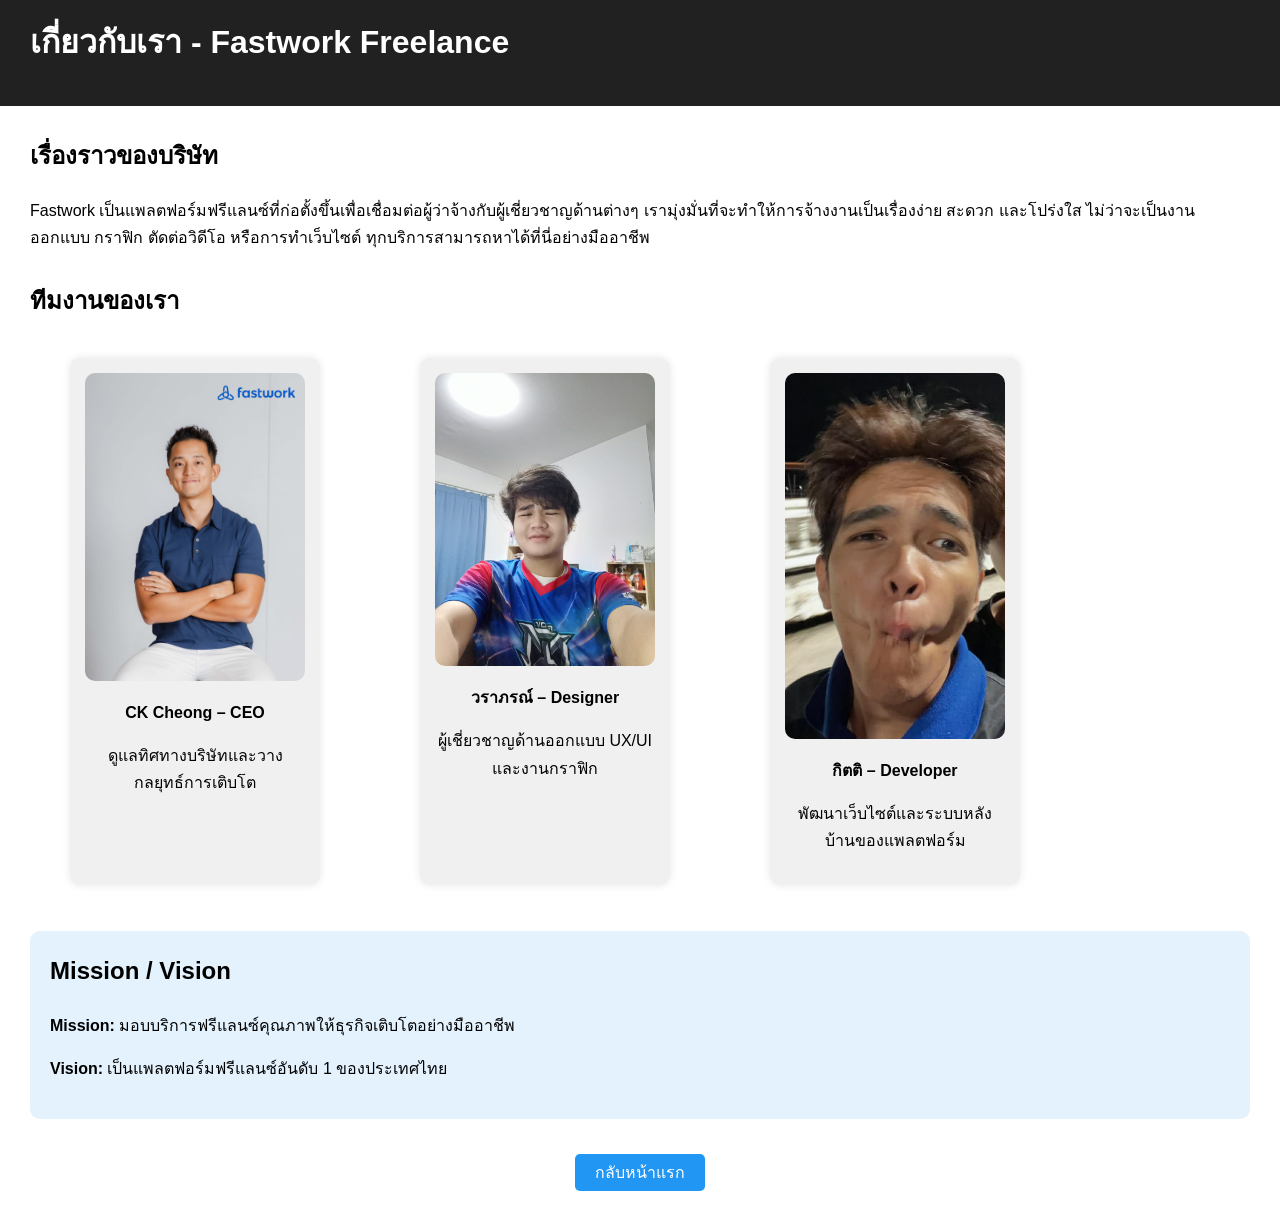
==== about.html @ d92f13fd "1.2" ====
<!DOCTYPE html>
<html lang="th">
<head>
    <meta charset="UTF-8">
    <meta name="viewport" content="width=device-width, initial-scale=1.0">
    <title>About Us - Fastwork Freelance</title>
    <style>
        body {
            font-family: Arial, sans-serif;
            margin: 0;
            padding: 0;
            line-height: 1.7;
        }

        header {
            background: #212121;
            color: white;
            padding: 15px 30px;
        }

        h1, h2 {
            margin-top: 0;
        }

        .container {
            padding: 30px;
        }

        /* Team Section */
        .team-section {
            margin-top: 30px;
        }

        .team-members {
            display: flex;
            gap: 20px;
            flex-wrap: wrap;
        }

        figure {
            width: 220px;
            background: #f0f0f0;
            padding: 15px;
            border-radius: 10px;
            text-align: center;
            box-shadow: 0 0 8px rgba(0,0,0,0.1);
        }

        figure img {
            width: 100%;
            border-radius: 10px;
        }

        figcaption {
            margin-top: 10px;
            font-weight: bold;
        }

        /* Mission & Vision */
        .mv-box {
            background: #e3f2fd;
            padding: 20px;
            margin-top: 30px;
            border-radius: 10px;
        }

        /* Back Link */
        .back-link {
            margin-top: 40px;
            text-align: center;
        }

        .back-link a {
            text-decoration: none;
            color: white;
            background: #2196F3;
            padding: 10px 20px;
            border-radius: 5px;
        }

        .back-link a:hover {
            background: #0d6efd;
        }
    </style>
</head>
<body>

    <header>
        <h1>เกี่ยวกับเรา - Fastwork Freelance</h1>
    </header>

    <div class="container">

        <!-- Company Story -->
        <section>
            <h2>เรื่องราวของบริษัท</h2>
            <p>
                Fastwork เป็นแพลตฟอร์มฟรีแลนซ์ที่ก่อตั้งขึ้นเพื่อเชื่อมต่อผู้ว่าจ้างกับผู้เชี่ยวชาญด้านต่างๆ 
                เรามุ่งมั่นที่จะทำให้การจ้างงานเป็นเรื่องง่าย สะดวก และโปร่งใส 
                ไม่ว่าจะเป็นงานออกแบบ กราฟิก ตัดต่อวิดีโอ หรือการทำเว็บไซต์ 
                ทุกบริการสามารถหาได้ที่นี่อย่างมืออาชีพ
            </p>
        </section>

        <!-- Team Section -->
        <section class="team-section">
            <h2>ทีมงานของเรา</h2>

            <div class="team-members">

                <figure>
                    <img src="images/images3.jpg" alt="team member">
                    <figcaption>CK Cheong – CEO</figcaption>
                    <p>ดูแลทิศทางบริษัทและวางกลยุทธ์การเติบโต</p>
                </figure>

                <figure>
                    <img src="images/images1.jpg" alt="team member">
                    <figcaption>วราภรณ์ – Designer</figcaption>
                    <p>ผู้เชี่ยวชาญด้านออกแบบ UX/UI และงานกราฟิก</p>
                </figure>

                <figure>
                    <img src="images/images2.jpg" alt="team member">
                    <figcaption>กิตติ – Developer</figcaption>
                    <p>พัฒนาเว็บไซต์และระบบหลังบ้านของแพลตฟอร์ม</p>
                </figure>

            </div>
        </section>

        <!-- Mission / Vision -->
        <section class="mv-box">
            <h2>Mission / Vision</h2>
            <p><b>Mission:</b> มอบบริการฟรีแลนซ์คุณภาพให้ธุรกิจเติบโตอย่างมืออาชีพ</p>
            <p><b>Vision:</b> เป็นแพลตฟอร์มฟรีแลนซ์อันดับ 1 ของประเทศไทย</p>
        </section>

        <!-- Back to Home -->
        <div class="back-link">
            <a href="index.html">กลับหน้าแรก</a>
        </div>

    </div>

</body>
</html>
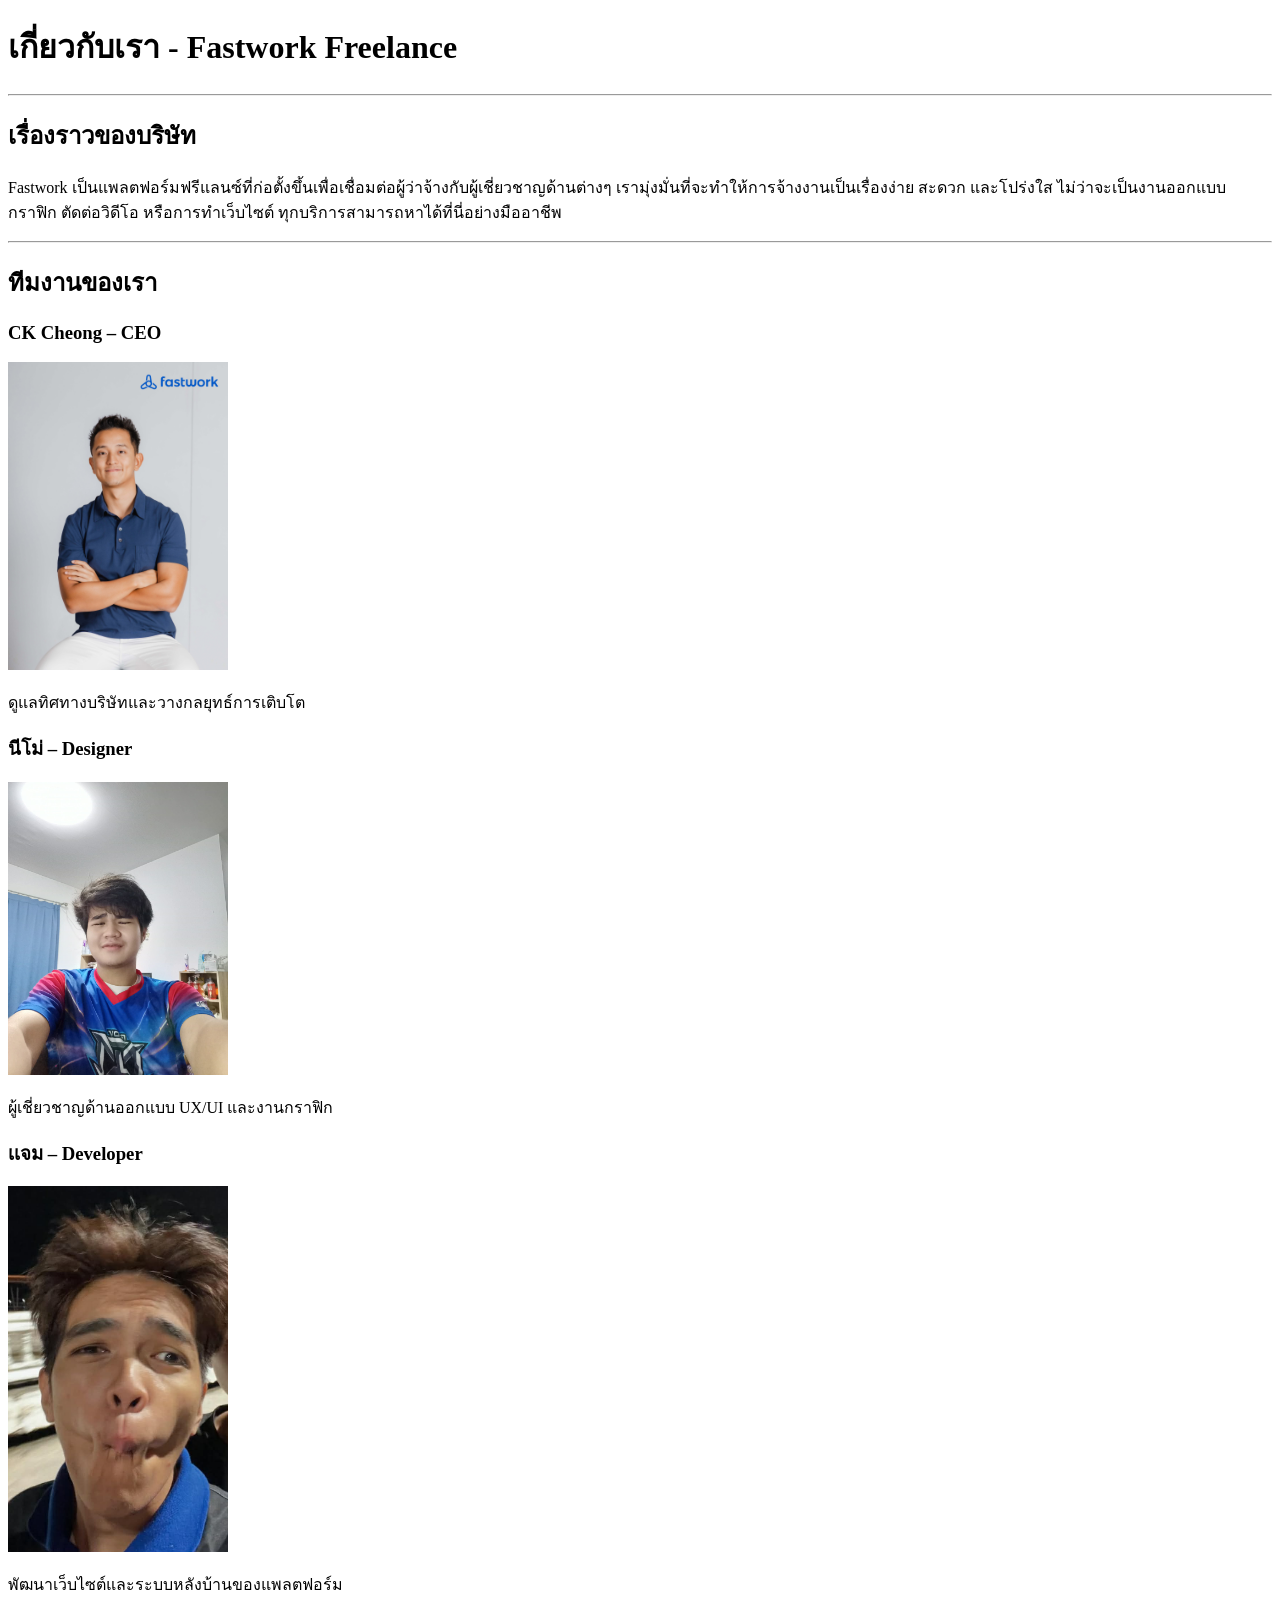
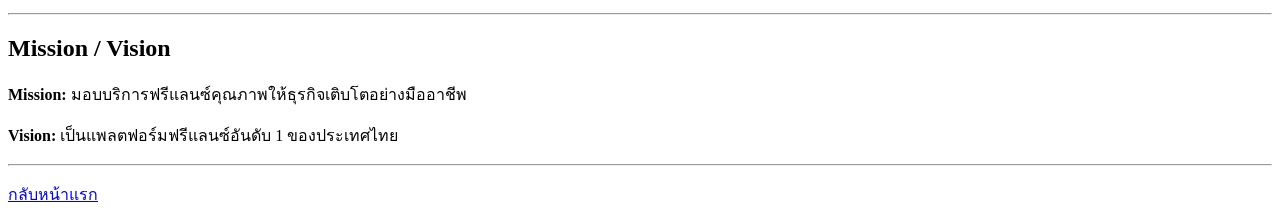
==== commit 74f15a65: "67160030" ====
--- a/about.html
+++ b/about.html
@@ -4,144 +4,52 @@
     <meta charset="UTF-8">
     <meta name="viewport" content="width=device-width, initial-scale=1.0">
     <title>About Us - Fastwork Freelance</title>
-    <style>
-        body {
-            font-family: Arial, sans-serif;
-            margin: 0;
-            padding: 0;
-            line-height: 1.7;
-        }
-
-        header {
-            background: #212121;
-            color: white;
-            padding: 15px 30px;
-        }
-
-        h1, h2 {
-            margin-top: 0;
-        }
-
-        .container {
-            padding: 30px;
-        }
-
-        /* Team Section */
-        .team-section {
-            margin-top: 30px;
-        }
-
-        .team-members {
-            display: flex;
-            gap: 20px;
-            flex-wrap: wrap;
-        }
-
-        figure {
-            width: 220px;
-            background: #f0f0f0;
-            padding: 15px;
-            border-radius: 10px;
-            text-align: center;
-            box-shadow: 0 0 8px rgba(0,0,0,0.1);
-        }
-
-        figure img {
-            width: 100%;
-            border-radius: 10px;
-        }
-
-        figcaption {
-            margin-top: 10px;
-            font-weight: bold;
-        }
-
-        /* Mission & Vision */
-        .mv-box {
-            background: #e3f2fd;
-            padding: 20px;
-            margin-top: 30px;
-            border-radius: 10px;
-        }
-
-        /* Back Link */
-        .back-link {
-            margin-top: 40px;
-            text-align: center;
-        }
-
-        .back-link a {
-            text-decoration: none;
-            color: white;
-            background: #2196F3;
-            padding: 10px 20px;
-            border-radius: 5px;
-        }
-
-        .back-link a:hover {
-            background: #0d6efd;
-        }
-    </style>
 </head>
 <body>
 
-    <header>
-        <h1>เกี่ยวกับเรา - Fastwork Freelance</h1>
-    </header>
+    <h1>เกี่ยวกับเรา - Fastwork Freelance</h1>
 
-    <div class="container">
+    <hr>
 
-        <!-- Company Story -->
-        <section>
-            <h2>เรื่องราวของบริษัท</h2>
-            <p>
-                Fastwork เป็นแพลตฟอร์มฟรีแลนซ์ที่ก่อตั้งขึ้นเพื่อเชื่อมต่อผู้ว่าจ้างกับผู้เชี่ยวชาญด้านต่างๆ 
-                เรามุ่งมั่นที่จะทำให้การจ้างงานเป็นเรื่องง่าย สะดวก และโปร่งใส 
-                ไม่ว่าจะเป็นงานออกแบบ กราฟิก ตัดต่อวิดีโอ หรือการทำเว็บไซต์ 
-                ทุกบริการสามารถหาได้ที่นี่อย่างมืออาชีพ
-            </p>
-        </section>
+    <!-- Company Story -->
+    <h2>เรื่องราวของบริษัท</h2>
+    <p>
+        Fastwork เป็นแพลตฟอร์มฟรีแลนซ์ที่ก่อตั้งขึ้นเพื่อเชื่อมต่อผู้ว่าจ้างกับผู้เชี่ยวชาญด้านต่างๆ 
+        เรามุ่งมั่นที่จะทำให้การจ้างงานเป็นเรื่องง่าย สะดวก และโปร่งใส 
+        ไม่ว่าจะเป็นงานออกแบบ กราฟิก ตัดต่อวิดีโอ หรือการทำเว็บไซต์ 
+        ทุกบริการสามารถหาได้ที่นี่อย่างมืออาชีพ
+    </p>
 
-        <!-- Team Section -->
-        <section class="team-section">
-            <h2>ทีมงานของเรา</h2>
+    <hr>
 
-            <div class="team-members">
+    <!-- Team Section -->
+    <h2>ทีมงานของเรา</h2>
 
-                <figure>
-                    <img src="images/images3.jpg" alt="team member">
-                    <figcaption>CK Cheong – CEO</figcaption>
-                    <p>ดูแลทิศทางบริษัทและวางกลยุทธ์การเติบโต</p>
-                </figure>
+    <h3>CK Cheong – CEO</h3>
+    <img src="images/images3.jpg" width="220">
+    <p>ดูแลทิศทางบริษัทและวางกลยุทธ์การเติบโต</p>
 
-                <figure>
-                    <img src="images/images1.jpg" alt="team member">
-                    <figcaption>วราภรณ์ – Designer</figcaption>
-                    <p>ผู้เชี่ยวชาญด้านออกแบบ UX/UI และงานกราฟิก</p>
-                </figure>
+    <h3>นีโม่ – Designer</h3>
+    <img src="images/images1.jpg" width="220">
+    <p>ผู้เชี่ยวชาญด้านออกแบบ UX/UI และงานกราฟิก</p>
 
-                <figure>
-                    <img src="images/images2.jpg" alt="team member">
-                    <figcaption>กิตติ – Developer</figcaption>
-                    <p>พัฒนาเว็บไซต์และระบบหลังบ้านของแพลตฟอร์ม</p>
-                </figure>
+    <h3>เเจม – Developer</h3>
+    <img src="images/images2.jpg" width="220">
+    <p>พัฒนาเว็บไซต์และระบบหลังบ้านของแพลตฟอร์ม</p>
 
-            </div>
-        </section>
+    <hr>
 
-        <!-- Mission / Vision -->
-        <section class="mv-box">
-            <h2>Mission / Vision</h2>
-            <p><b>Mission:</b> มอบบริการฟรีแลนซ์คุณภาพให้ธุรกิจเติบโตอย่างมืออาชีพ</p>
-            <p><b>Vision:</b> เป็นแพลตฟอร์มฟรีแลนซ์อันดับ 1 ของประเทศไทย</p>
-        </section>
+    <!-- Mission & Vision -->
+    <h2>Mission / Vision</h2>
+    <p><b>Mission:</b> มอบบริการฟรีแลนซ์คุณภาพให้ธุรกิจเติบโตอย่างมืออาชีพ</p>
+    <p><b>Vision:</b> เป็นแพลตฟอร์มฟรีแลนซ์อันดับ 1 ของประเทศไทย</p>
 
-        <!-- Back to Home -->
-        <div class="back-link">
-            <a href="index.html">กลับหน้าแรก</a>
-        </div>
+    <hr>
 
-    </div>
+    <!-- Back to Home -->
+    <p>
+        <a href="index.html">กลับหน้าแรก</a>
+    </p>
 
 </body>
 </html>
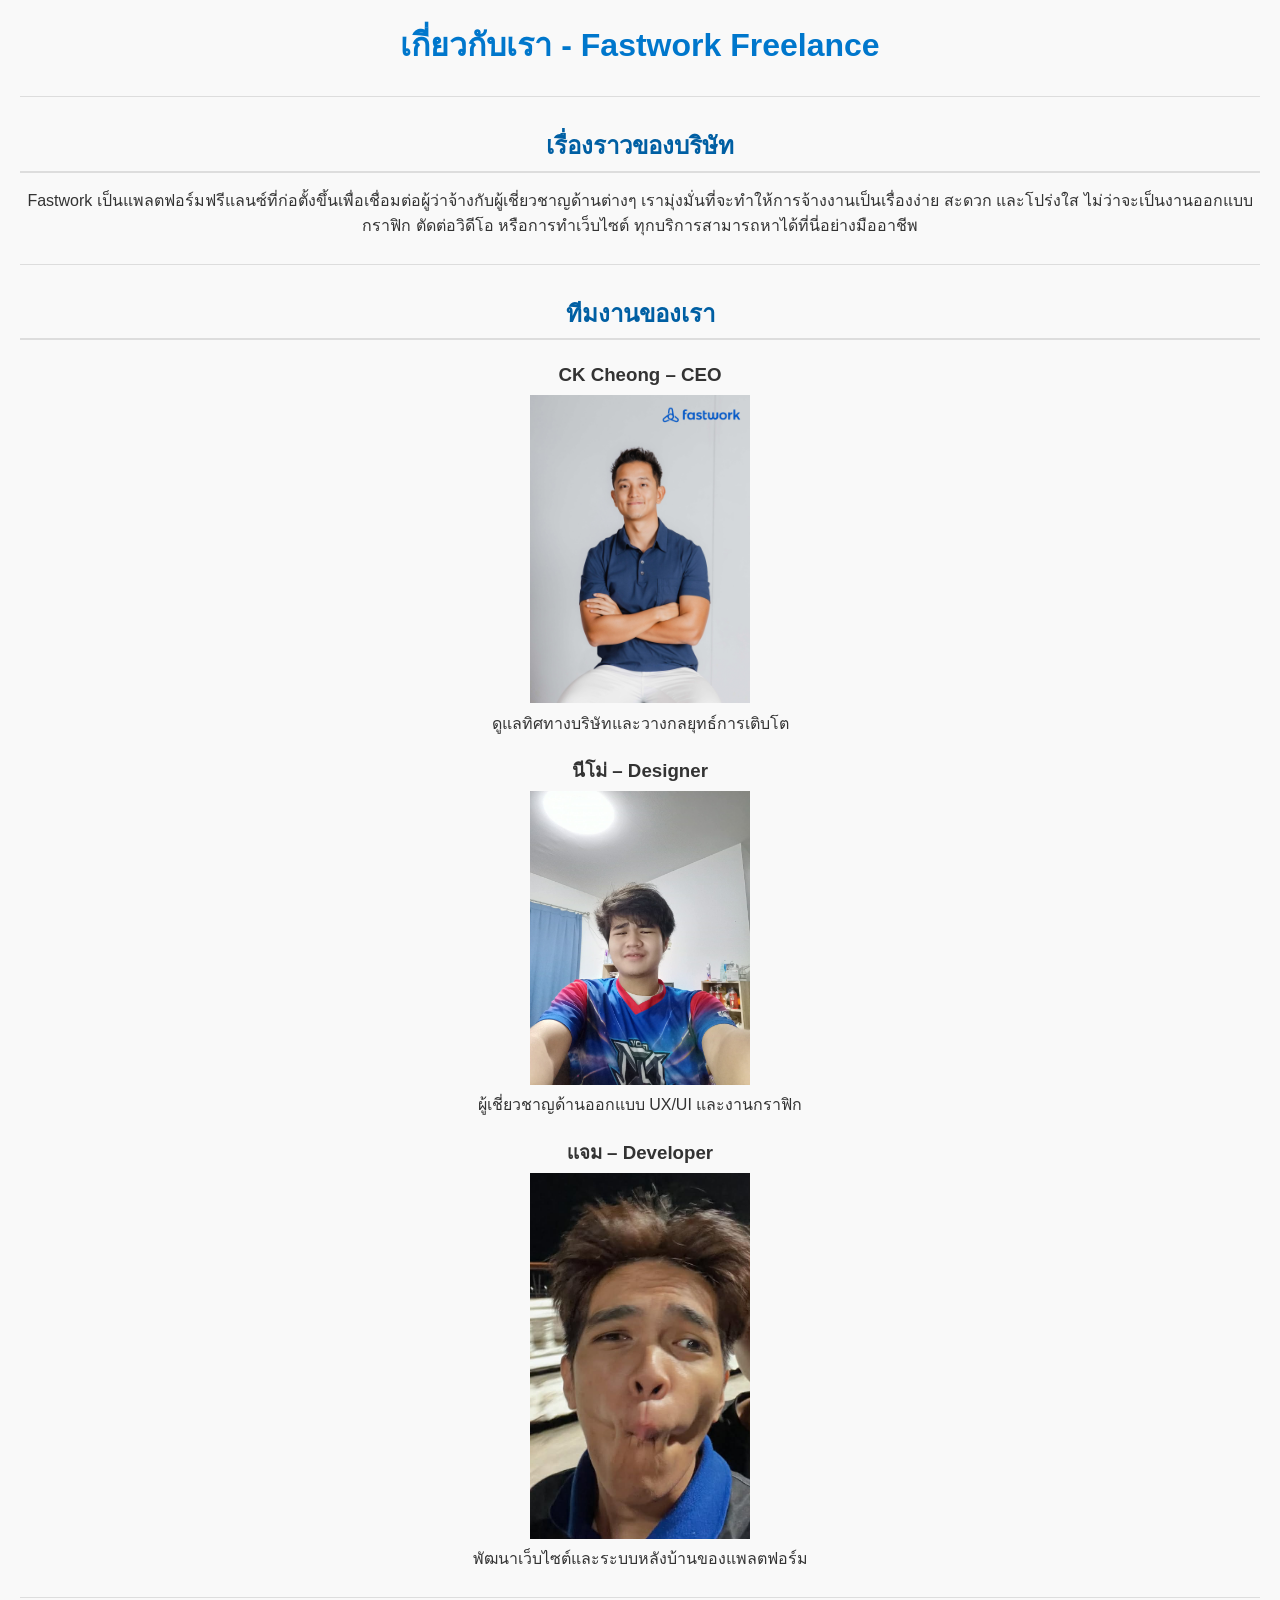
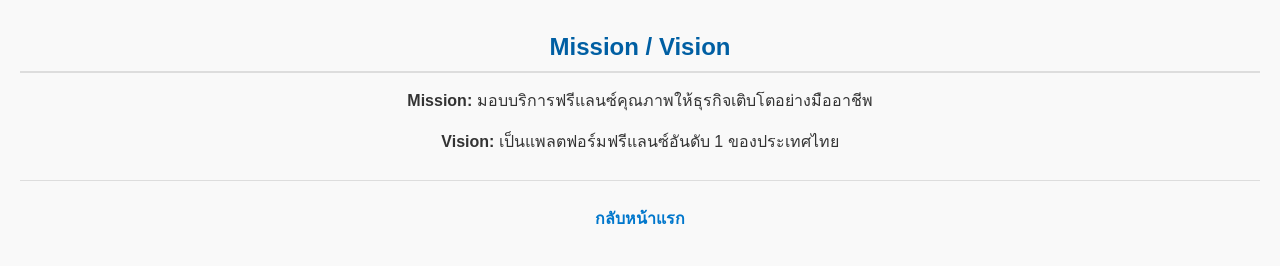
==== commit f015d846: "67160030" ====
--- a/about.html
+++ b/about.html
@@ -4,6 +4,7 @@
     <meta charset="UTF-8">
     <meta name="viewport" content="width=device-width, initial-scale=1.0">
     <title>About Us - Fastwork Freelance</title>
+    <link rel="stylesheet" href="style.css">
 </head>
 <body>
 
@@ -26,15 +27,15 @@
     <h2>ทีมงานของเรา</h2>
 
     <h3>CK Cheong – CEO</h3>
-    <img src="images/images3.jpg" width="220">
+    <img src="images/images3.jpg" width="220" alt="CK Cheong">
     <p>ดูแลทิศทางบริษัทและวางกลยุทธ์การเติบโต</p>
 
     <h3>นีโม่ – Designer</h3>
-    <img src="images/images1.jpg" width="220">
+    <img src="images/images1.jpg" width="220" alt="นีโม่">
     <p>ผู้เชี่ยวชาญด้านออกแบบ UX/UI และงานกราฟิก</p>
 
     <h3>เเจม – Developer</h3>
-    <img src="images/images2.jpg" width="220">
+    <img src="images/images2.jpg" width="220" alt="เเจม">
     <p>พัฒนาเว็บไซต์และระบบหลังบ้านของแพลตฟอร์ม</p>
 
     <hr>
@@ -52,4 +53,4 @@
     </p>
 
 </body>
-</html>
+</html>
--- a/style.css
+++ b/style.css
@@ -0,0 +1,94 @@
+/* ===== RESET ===== */
+* {
+    margin: 0;
+    padding: 0;
+    box-sizing: border-box;
+}
+
+body {
+    font-family: 'Arial', sans-serif;
+    line-height: 1.6;
+    background-color: #f9f9f9;
+    color: #333;
+    padding: 20px;
+    text-align: center;
+}
+
+/* ===== HEADINGS ===== */
+h1 {
+    color: #0077cc;
+    margin-bottom: 20px;
+}
+
+h2 {
+    color: #005fa3;
+    margin-top: 30px;
+    margin-bottom: 15px;
+    border-bottom: 2px solid #ddd;
+    padding-bottom: 5px;
+}
+
+h3 {
+    color: #333;
+    margin-top: 20px;
+    margin-bottom: 5px;
+}
+
+/* ===== PARAGRAPHS ===== */
+p {
+    margin-bottom: 15px;
+}
+
+/* ===== LINKS ===== */
+a {
+    color: #0077cc;
+    text-decoration: none;
+    font-weight: bold;
+}
+
+a:hover {
+    text-decoration: underline;
+}
+
+/* ===== HR ===== */
+hr {
+    border: 0;
+    border-top: 1px solid #ddd;
+    margin: 25px 0;
+}
+
+/* ===== TABLE ===== */
+table {
+    width: 100%;
+    border-collapse: collapse;
+    margin: 20px 0;
+    background-color: #fff;
+    border-radius: 8px;
+    overflow: hidden;
+}
+
+th, td {
+    padding: 12px 15px;
+    border: 1px solid #ddd;
+    text-align: center;
+}
+
+th {
+    background-color: #0077cc;
+    color: #fff;
+}
+
+tr:nth-child(even) {
+    background-color: #f2f2f2;
+}
+
+/* ===== RESPONSIVE ===== */
+@media (max-width: 600px) {
+    body {
+        padding: 10px;
+    }
+
+    table, th, td {
+        font-size: 14px;
+    }
+}
